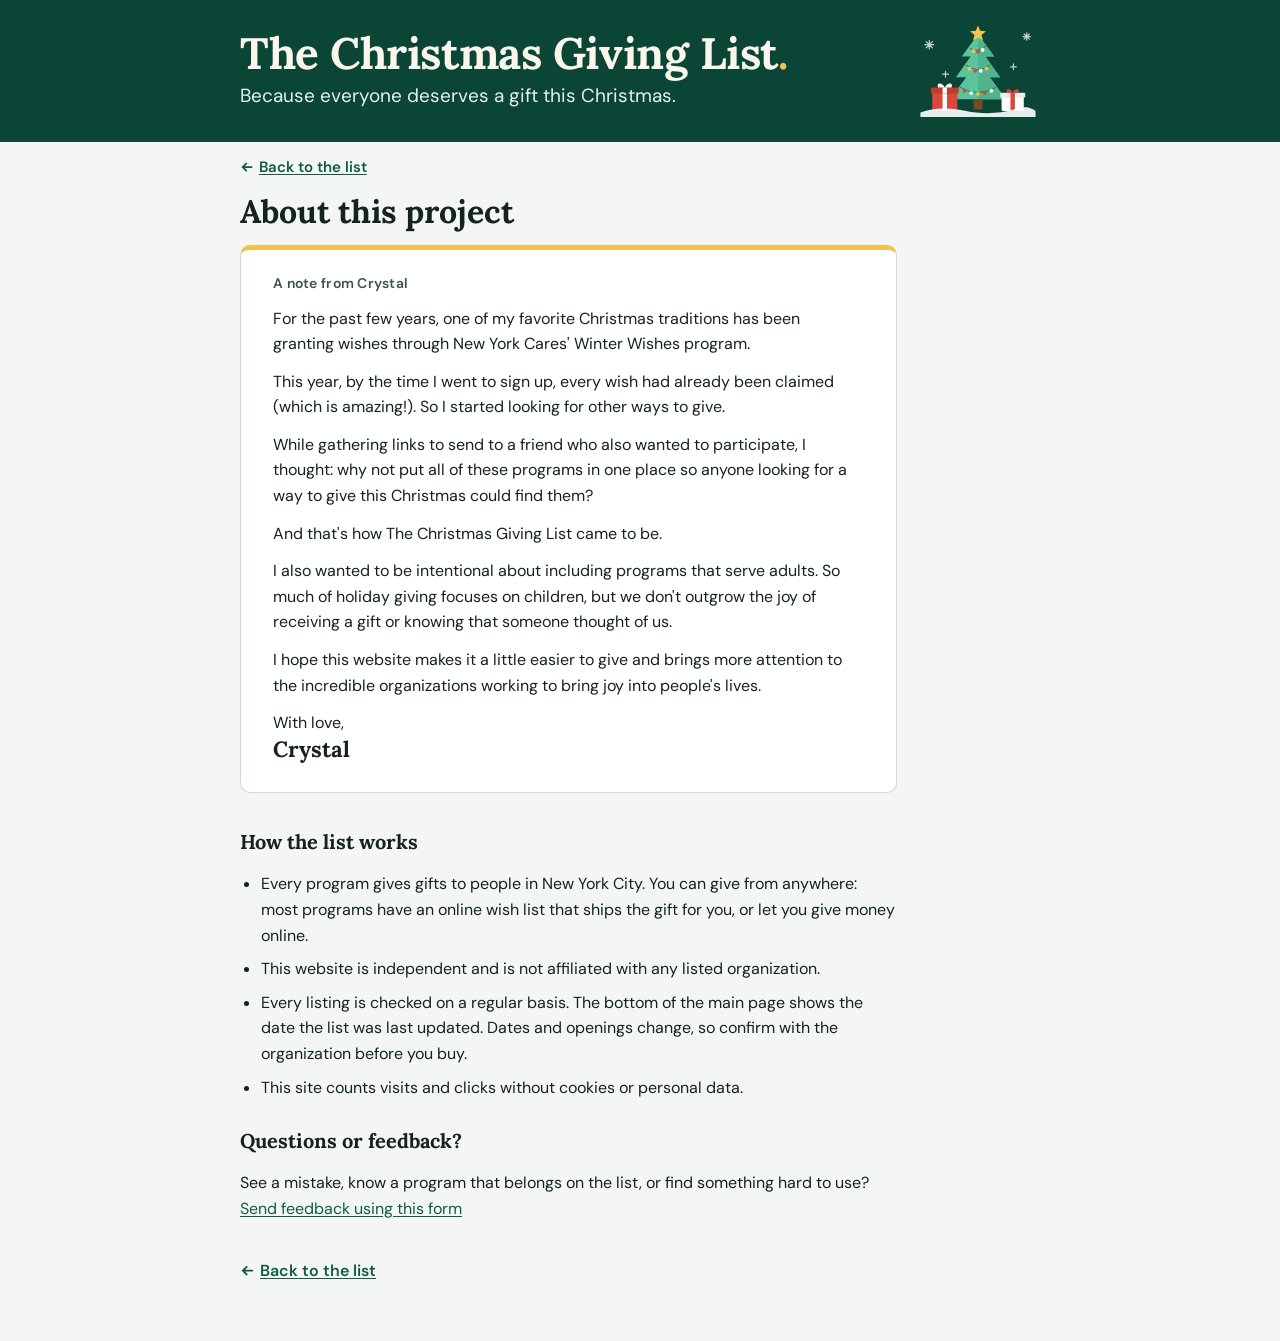
==== about.html @ a9b09bee "Make it clear you can give from anywhere - Home page heading and intro say the gifts go to New York " ====
<!DOCTYPE html>
<html lang="en">
<head>
<meta charset="utf-8">
<meta name="viewport" content="width=device-width, initial-scale=1">
<title>About this project · The Christmas Giving List</title>
<meta name="description" content="Why The Christmas Giving List exists and how the list of holiday giving programs is checked.">
<!-- What a pasted link shows in a text or on social media. The picture is the same og-image.png as the main page. -->
<link rel="canonical" href="https://thechristmasgivinglist.org/about.html">
<meta property="og:type" content="website">
<meta property="og:title" content="About this project · The Christmas Giving List">
<meta property="og:description" content="Why The Christmas Giving List exists and how the list of holiday giving programs is checked.">
<meta property="og:url" content="https://thechristmasgivinglist.org/about.html">
<meta property="og:image" content="https://thechristmasgivinglist.org/og-image.png?v=2026-11-26-2">
<meta property="og:image:width" content="1200">
<meta property="og:image:height" content="630">
<meta property="og:image:alt" content="The Christmas Giving List. Because everyone deserves a gift this Christmas.">
<meta name="twitter:card" content="summary_large_image">
<meta name="twitter:image" content="https://thechristmasgivinglist.org/og-image.png?v=2026-11-26-2">
<link rel="icon" href="data:image/svg+xml,%3Csvg xmlns='http://www.w3.org/2000/svg' viewBox='0 0 20 20'%3E%3Crect width='20' height='20' rx='4' fill='%230f5c45'/%3E%3Cpath d='M4 9h12v7H4zM3.200 6.500h13.600V9H3.200zM10 6.500v9.500M10 6.500C8.700 3.500 5.800 4 6.800 6.500M10 6.500c1.300-3 4.200-2.500 3.200 0' fill='none' stroke='%23fff' stroke-width='1.500' stroke-linecap='round' stroke-linejoin='round'/%3E%3C/svg%3E">
<!-- The heading font and the main text font start loading right away -->
<link rel="preload" href="fonts/lora-latin-700-normal.woff2" as="font" type="font/woff2" crossorigin>
<link rel="preload" href="fonts/dm-sans-latin-400-normal.woff2" as="font" type="font/woff2" crossorigin>
<link rel="stylesheet" href="styles.css?v=2026-11-27-13">
</head>
<body>

<header class="site-head">
  <div class="wrap">
    <p class="site-title"><a href="index.html">The Christmas Giving List<span class="dot">.</span></a></p>
    <p class="tagline">Because everyone deserves a gift this Christmas.</p>
    <svg class="holiday-art" aria-hidden="true" focusable="false" viewBox="0 0 168 132" fill="none">
      <!-- snowflakes -->
      <g stroke="#ffffff" stroke-opacity="0.75" stroke-width="1.6" stroke-linecap="round">
        <path d="M18 22v12M12 28h12M13.8 23.8l8.4 8.4M22.2 23.8l-8.4 8.4"/>
        <path d="M150 12v10M145 17h10M146.5 13.5l7 7M153.5 13.5l-7 7"/>
        <path d="M40 64v8M36 68h8"/><path d="M132 54v8M128 58h8"/>
      </g>
      <!-- tree -->
      <path d="M84 14l22 30H94l20 28h-14l22 30H46l22-30H54l20-28H62z" fill="#5cc49b"/>
      <path d="M84 14l22 30H94l20 28h-14l22 30H84z" fill="#4fb38b"/>
      <rect x="78" y="102" width="12" height="14" rx="1" fill="#7a4a21"/>
      <path d="M84 2l3 7.2 7.8.6-6 5 1.9 7.6L84 18.3l-6.7 4.1 1.9-7.6-6-5 7.8-.6z" fill="#f2c14e"/>
      <!-- string of lights: three strands, each bulb sits on its strand -->
      <path d="M73 33 Q84 40 95 30" fill="none" stroke="#2f6f57" stroke-width="1.2" stroke-linecap="round"/>
      <circle cx="77.8" cy="36.9" r="2.6" fill="#f2c14e"/><circle cx="84" cy="37.4" r="2.6" fill="#d9483b"/><circle cx="90.2" cy="35.2" r="2.6" fill="#ffffff"/>
      <path d="M68 56 Q84 68 100 56" fill="none" stroke="#2f6f57" stroke-width="1.2" stroke-linecap="round"/>
      <circle cx="72.5" cy="60.5" r="2.6" fill="#f2c14e"/><circle cx="80.2" cy="63.3" r="2.6" fill="#d9483b"/><circle cx="87.8" cy="63.3" r="2.6" fill="#ffffff"/><circle cx="95.5" cy="60.5" r="2.6" fill="#f2c14e"/>
      <path d="M60 86 Q84 100 108 86" fill="none" stroke="#2f6f57" stroke-width="1.2" stroke-linecap="round"/>
      <circle cx="65.8" cy="90.6" r="2.6" fill="#d9483b"/><circle cx="74.9" cy="93.6" r="2.6" fill="#ffffff"/><circle cx="84" cy="94.6" r="2.6" fill="#f2c14e"/><circle cx="93.1" cy="93.6" r="2.6" fill="#d9483b"/><circle cx="102.2" cy="90.6" r="2.6" fill="#ffffff"/>
      <!-- gifts -->
      <rect x="22" y="92" width="34" height="26" rx="2" fill="#d9483b"/><rect x="36" y="92" width="6" height="26" fill="#ffffff"/>
      <rect x="20" y="86" width="38" height="8" rx="2" fill="#c13a2e"/><rect x="36" y="86" width="6" height="8" fill="#ffffff"/>
      <path d="M39 86c-4-8-12-6-9 0zM39 86c4-8 12-6 9 0z" fill="#ffffff"/>
      <rect x="116" y="98" width="30" height="20" rx="2" fill="#ffffff"/><rect x="128" y="98" width="6" height="20" fill="#d9483b"/>
      <rect x="114" y="93" width="34" height="7" rx="2" fill="#e6efe9"/><rect x="128" y="93" width="6" height="7" fill="#d9483b"/>
      <path d="M131 93c-3.5-7-10-5-8 0zM131 93c3.5-7 10-5 8 0z" fill="#d9483b"/>
      <!-- snow on the ground -->
      <path d="M6 120c20-8 44-6 62-2s46 4 64-2 24-2 30 2v8H6z" fill="#ffffff" fill-opacity="0.9"/>
    </svg>
  </div>
</header>

<main class="wrap about-page">
  <!-- The link row and the heading use the same classes as the list page, so both pages start at the same height -->
  <div class="topline">
    <a class="page-link" href="index.html"><svg class="arrow arrow-before" aria-hidden="true" focusable="false" width="16" height="16" viewBox="0 0 16 16" fill="none" stroke="currentColor" stroke-width="2" stroke-linecap="round" stroke-linejoin="round"><path d="M13 8H3M7 4 3 8l4 4"/></svg>Back to the list</a>
  </div>

  <section>
    <h1 class="intro-title">About this project</h1>
    <div class="about-story letter">
      <h2 class="letter-label">A note from Crystal</h2>
      <p>For the past few years, one of my favorite Christmas traditions has been granting wishes through New York Cares' Winter Wishes program.</p>
      <p>This year, by the time I went to sign up, every wish had already been claimed (which is amazing!). So I started looking for other ways to give.</p>
      <p>While gathering links to send to a friend who also wanted to participate, I thought: why not put all of these programs in one place so anyone looking for a way to give this Christmas could find them?</p>
      <p>And that's how The Christmas Giving List came to be.</p>
      <p>I also wanted to be intentional about including programs that serve adults. So much of holiday giving focuses on children, but we don't outgrow the joy of receiving a gift or knowing that someone thought of us.</p>
      <p>I hope this website makes it a little easier to give and brings more attention to the incredible organizations working to bring joy into people's lives.</p>
      <p>With love,<br><span class="letter-sign">Crystal</span></p>
    </div>
  </section>

  <section>
    <h2>How the list works</h2>
    <ul>
      <li>Every program gives gifts to people in New York City. You can give from anywhere: most programs have an online wish list that ships the gift for you, or let you give money online.</li>
      <li>This website is independent and is not affiliated with any listed organization.</li>
      <li>Every listing is checked on a regular basis. The bottom of the main page shows the date the list was last updated. Dates and openings change, so confirm with the organization before you buy.</li>
      <li>This site counts visits and clicks without cookies or personal data.</li>
    </ul>
  </section>

  <section>
    <h2>Questions or feedback?</h2>
    <p>See a mistake, know a program that belongs on the list, or find something hard to use? <a href="https://docs.google.com/forms/d/e/1FAIpQLSfdwLZCQvjUqEZg6rhdhUFrDyp4WQBQvWkwpQ0rKYL52Z11yQ/viewform">Send feedback using this form</a></p>
  </section>

  <a class="page-link" href="index.html"><svg class="arrow arrow-before" aria-hidden="true" focusable="false" width="16" height="16" viewBox="0 0 16 16" fill="none" stroke="currentColor" stroke-width="2" stroke-linecap="round" stroke-linejoin="round"><path d="M13 8H3M7 4 3 8l4 4"/></svg>Back to the list</a>
</main>

<script data-goatcounter="https://thechristmasgivinglist.goatcounter.com/count"
        async src="//gc.zgo.at/count.js"></script>
</body>
</html>
---- styles.css ----
/* The Christmas Giving List: styles shared by every page (index.html and about.html).
   Both pages link this one file, so they always look the same. */
/* Fonts. Both are hosted on this site, never on a font service, so loading them sends no visitor data anywhere.
   Lora (headings, bold only) and DM Sans (everything else), Latin letters only. Licenses: fonts/Lora-OFL.txt and fonts/DMSans-OFL.txt (SIL Open Font License).
   While a font loads, the "Fallback" faces below stand in for it. They use Times New Roman or Arial (or their Liberation twins on Linux),
   resized so text takes up about the same space, so nothing jumps when the real font arrives.
   Line widths are set in em, not ch: a "ch" is the width of the digit 0, which changes when the font changes and would
   make lines re-wrap as the fonts load. Each em value equals the old ch width in the real font (for example, 60ch = 41.04em). */
@font-face { font-family: "Lora"; font-style: normal; font-weight: 700; font-display: swap; src: url("fonts/lora-latin-700-normal.woff2") format("woff2"); }
@font-face { font-family: "DM Sans"; font-style: normal; font-weight: 400; font-display: swap; src: url("fonts/dm-sans-latin-400-normal.woff2") format("woff2"); }
@font-face { font-family: "DM Sans"; font-style: normal; font-weight: 500; font-display: swap; src: url("fonts/dm-sans-latin-500-normal.woff2") format("woff2"); }
@font-face { font-family: "DM Sans"; font-style: normal; font-weight: 600; font-display: swap; src: url("fonts/dm-sans-latin-600-normal.woff2") format("woff2"); }
@font-face { font-family: "DM Sans"; font-style: normal; font-weight: 700; font-display: swap; src: url("fonts/dm-sans-latin-700-normal.woff2") format("woff2"); }
@font-face {
  font-family: "Lora Fallback"; font-weight: 700;
  src: local("Times New Roman Bold"), local("TimesNewRomanPS-BoldMT"), local("Liberation Serif Bold"), local("LiberationSerif-Bold");
  size-adjust: 110.59%; ascent-override: 90.97%; descent-override: 24.78%; line-gap-override: 0%;
}
@font-face {
  font-family: "DM Sans Fallback"; font-weight: 400;
  src: local("Arial"), local("ArialMT"), local("Liberation Sans"), local("LiberationSans");
  size-adjust: 102.78%; ascent-override: 96.51%; descent-override: 30.16%; line-gap-override: 0%;
}
@font-face {
  font-family: "DM Sans Fallback"; font-weight: 600;
  src: local("Arial Bold"), local("Arial-BoldMT"), local("Liberation Sans Bold"), local("LiberationSans-Bold");
  size-adjust: 99.64%; ascent-override: 99.56%; descent-override: 31.11%; line-gap-override: 0%;
}
@font-face {
  font-family: "DM Sans Fallback"; font-weight: 700;
  src: local("Arial Bold"), local("Arial-BoldMT"), local("Liberation Sans Bold"), local("LiberationSans-Bold");
  size-adjust: 101.29%; ascent-override: 97.94%; descent-override: 30.61%; line-gap-override: 0%;
}

:root {
  --bg: #f3f6f4;
  --surface: #ffffff;
  --ink: #14231d;
  --ink-soft: #40524a;
  --line: #cfd9d3;
  --line-soft: #dde5e0;
  --line-strong: #64786e;
  --brand: #0f5c45;
  --on-brand: #ffffff;
  --urgent: #9c1f2c;
  --urgent-bg: #fbe8ea;
  --note-ink: #574000;
  --note-bg: #fdf1cf;
  --calm-bg: #e3f0ea;
  --place-bg: #eef3f0;
  --place-ink: #0b4535;
  --place-line: #d4e1da;
  /* Header: a solid evergreen band, the same in light and dark mode */
  --head-bg: #0b4535;
  --head-ink: #ffffff;
  --font-display: "Lora", "Lora Fallback", Charter, "Bitstream Charter", "Sitka Text", Cambria, Georgia, serif;
  --font-body: "DM Sans", "DM Sans Fallback", system-ui, -apple-system, "Segoe UI", Roboto, "Helvetica Neue", Arial, sans-serif;
  color-scheme: light;
}
@media (prefers-color-scheme: dark) {
  :root {
    --bg: #0f1814;
    --surface: #17231e;
    --ink: #e8f0ec;
    --ink-soft: #b1c2b9;
    --line: #2e4138;
    --line-soft: #25372f;
    --line-strong: #8aa096;
    --brand: #84d8b8;
    --on-brand: #06231a;
    --urgent: #ffa3ad;
    --urgent-bg: #3b1a20;
    --note-ink: #f4dd9c;
    --note-bg: #3a3013;
    --calm-bg: #1c342a;
    --place-bg: var(--calm-bg);
    --place-ink: var(--ink);
    --place-line: var(--line);
    --head-ink: #f1f8f4;
    color-scheme: dark;
  }
}

*, *::before, *::after { box-sizing: border-box; }
html { -webkit-text-size-adjust: 100%; }
body {
  margin: 0;
  background: var(--bg);
  color: var(--ink);
  font-family: var(--font-body);
  font-size: 1rem;
  line-height: 1.5;
}
h1, h2, h3, h4, p, dl, dd { margin: 0; padding: 0; }
ul, ol { margin: 0; padding: 0; list-style: none; }
fieldset { margin: 0; padding: 0; border: 0; min-width: 0; }
a { color: var(--brand); text-underline-offset: 0.15em; }
:focus-visible { outline: 3px solid var(--brand); outline-offset: 3px; border-radius: 4px; }
[hidden] { display: none !important; }

.sr-only {
  position: absolute; width: 1px; height: 1px; margin: -1px; padding: 0;
  overflow: hidden; clip: rect(0 0 0 0); white-space: nowrap; border: 0;
}
.skip {
  position: absolute; left: 16px; top: -100px; z-index: 10;
  background: var(--brand); color: var(--on-brand);
  padding: 12px 16px; border-radius: 6px; font-weight: 600;
}
.skip:focus { top: 12px; }

.wrap { max-width: 840px; margin: 0 auto; padding: 0 20px; }

/* Header: a solid evergreen band with the site's name, a short tagline, and the tree. The tree is decoration only. */
.site-head { position: relative; background: var(--head-bg); color: var(--head-ink); }
.site-head .wrap { position: relative; display: grid; gap: 6px; padding-top: 30px; padding-bottom: 32px; }
.site-title {
  font-family: var(--font-display); font-weight: 700; font-size: 2.75rem; line-height: 1.05; letter-spacing: -0.01em;
  color: #fbf6ec; text-wrap: balance;
  max-width: calc(100% - 160px); /* stops before the tree, so the title never runs under it */
}
.site-title .dot { color: #f2c14e; }
/* On the About page the title links back to the list: no underline until it is hovered or focused */
.site-title a { color: inherit; text-decoration: none; }
.site-title a:hover, .site-title a:focus-visible { text-decoration: underline; text-decoration-thickness: 0.06em; }
.tagline { font-size: 1.1875rem; line-height: 1.45; color: #e6f2ec; text-wrap: balance; }
.site-head :focus-visible { outline-color: var(--head-ink); }
/* The tree and gifts sit at the bottom right of the band */
.holiday-art { position: absolute; right: 20px; bottom: 20px; width: 124px; height: auto; }
@media (max-width: 699px) {
  .site-head .wrap { padding-top: 20px; padding-bottom: 22px; }
  /* On phones the title always breaks as "The Christmas / Giving List." */
  .site-title { font-size: 1.875rem; max-width: 7.63em; /* 12ch in Lora */ }
  /* The tagline stops before the tree, so the two never touch */
  .tagline { font-size: 1rem; max-width: min(16.42em, calc(100% - 104px)); }
  .holiday-art { width: 96px; right: 14px; bottom: 14px; }
}
/* Just below the green band: a small row with the About link, the page heading and a short introduction.
   Filters, Sort and the count follow right under them. */
.intro { padding-bottom: 22px; }
/* The small row just below the green band, on both pages: "About this project" on the list page,
   "Back to the list" on the About page. */
.topline { display: flex; flex-wrap: wrap; align-items: baseline; column-gap: 20px; padding-top: 4px; }
/* The link keeps its 44px tap height */
.topline .page-link { font-size: 0.9375rem; }
/* The page heading on both pages: "Find your way to give in New York City" and "About this project" */
.intro-title { font-family: var(--font-display); font-weight: 700; font-size: 2rem; line-height: 1.1; color: var(--ink); margin: 4px 0 0; }
/* A short introduction under the heading on the list page, no wider than 60 characters (41.04em) */
.intro-lead { font-size: 1.0625rem; line-height: 1.5; color: var(--ink); max-width: 41.04em; margin: 8px 0 0; text-wrap: pretty; }
@media (max-width: 699px) {
  .intro { padding-bottom: 12px; }
  .intro-title { font-size: 1.375rem; }
  .intro-lead { font-size: 1rem; margin-top: 6px; }
}

/* Page grid. Wide screens: filters at the side, list heading and sort menu on one row above the list. */
.page {
  display: grid; grid-template-columns: 230px minmax(0, 1fr) auto; grid-template-rows: auto 1fr;
  grid-template-areas: "filters head sort" "filters results results";
  column-gap: 24px; row-gap: 12px; align-items: start; padding-bottom: 48px;
}
.results-head { grid-area: head; align-self: end; }
#results { grid-area: results; min-width: 0; }

/* Filters */
/* The base look of the filter panel: a white box like the program cards, a divider between groups, and the same
   checkboxes. Further down, wide screens turn it into a quiet side rail and small screens into a tinted panel. */
.filters { grid-area: filters; background: var(--surface); border: 1px solid var(--line); border-radius: 10px; }
/* The panel follows you down the page only when all of it fits on the screen,
   so it never needs its own scroll bar. The script below adds this class. */
.filters.sticky { position: sticky; top: 16px; }
/* The "Filters" button that opens the panel shows only on small screens. It has no open/closed marker. */
.filters > summary { display: none; cursor: pointer; font-weight: 700; padding: 11px 14px; min-height: 44px; list-style: none; }
.filters > summary::-webkit-details-marker { display: none; }
.filters-body > * { padding: 12px 14px; }
.filters-body > * + * { border-top: 1px solid var(--line); }
.filters h2 { font-size: 1rem; }
/* A legend normally sits on its group's top edge. Floating it puts it inside the padding, below the divider line. */
.filters fieldset > legend { float: left; width: 100%; padding: 0; margin-bottom: 2px; }
.filters fieldset > legend + * { clear: both; }
.filters .check { align-items: center; min-height: 44px; padding: 4px 6px; margin: 0 -6px; }
.filters .check input { width: 22px; height: 22px; margin: 0; }
/* A short hint under one option ("Anywhere in NYC"). It lines up with the option's words: checkbox width plus the 10px gap. */
.check-hint { font-size: 0.875rem; color: var(--ink-soft); line-height: 1.4; margin: -6px 0 6px; padding-left: 32px; }
/* A hint for a whole group ("How to give"). It sits right under the group's name and lines up with it, not with the options. */
.check-hint.group-hint { padding-left: 0; margin: 0 0 4px; }
.filters-body > label.check { padding: 8px 14px; margin: 0; border-radius: 0; }
/* "Reset filters" as an underlined text button: in the filter panel (#clear) and in the line above the list (#clear3) */
#clear, #clear3 { border-color: transparent; text-decoration: underline; padding: 6px 0; min-height: 44px; }
#clear:hover, #clear3:hover { background: transparent; text-decoration-thickness: 2px; }
.filters .hint { margin-top: 2px; }
legend { margin: 0 0 2px; padding: 0; font-weight: 700; }
select {
  font: inherit; color: var(--ink); background: var(--surface);
  border: 1px solid var(--line-strong); border-radius: 6px;
  padding: 7px 10px; min-height: 40px; width: 100%;
}
.check {
  display: flex; align-items: flex-start; gap: 10px;
  padding: 5px 6px; border-radius: 6px; cursor: pointer; min-height: 34px;
}
.check:hover { background: var(--calm-bg); }
.check input { width: 19px; height: 19px; margin: 3px 0 0; flex: none; accent-color: var(--brand); }
.count { color: var(--ink-soft); }
.hint { color: var(--ink-soft); font-size: 0.875rem; }

/* Buttons */
.btn {
  display: inline-flex; align-items: center; justify-content: center; gap: 8px;
  font: inherit; font-weight: 600; line-height: 1.25; text-align: center; text-decoration: none;
  min-height: 44px; padding: 9px 16px; border-radius: 8px; cursor: pointer;
  border: 1px solid var(--brand);
}
.btn.primary { background: var(--brand); color: var(--on-brand); }
.btn.secondary { background: transparent; color: var(--brand); }
.btn:hover { filter: brightness(1.08); }
.btn.secondary:hover { background: var(--calm-bg); filter: none; }

/* Results bar */
#count { color: var(--ink-soft); font-variant-numeric: tabular-nums; font-size: 0.9375rem; }
@media (max-width: 699px) { #count { font-size: 0.875rem; } }
/* Sort control. What you see is the "face": a small pill that reads "Sort: Deadline, soonest first" with an arrow.
   The real menu sits on top of it and is see-through, so the control looks the same in every
   browser and still opens the phone's or computer's own menu. The pill looks 36px tall; the menu reaches
   4px above and below it, so the tap area is 44px tall. */
.sort { grid-area: sort; align-self: end; position: relative; display: inline-flex; min-width: 0; }
.sort-face {
  display: flex; align-items: center; justify-content: space-between; gap: 8px; box-sizing: border-box;
  width: 100%; min-width: 0; min-height: 36px; padding: 0 12px 0 14px; white-space: nowrap; font-size: 0.875rem; font-weight: 600;
  border: 1px solid var(--line); border-radius: 18px; background: var(--surface);
}
.sort-face svg { flex: none; }
/* With large text or wide letter spacing the label wraps onto a second line. It is never cut off. */
#sortText { min-width: 0; white-space: normal; line-height: 1.25; padding: 4px 0; }
.sort select {
  position: absolute; inset: -4px 0; width: 100%; height: calc(100% + 8px); min-height: 0; padding: 0; border: 0; opacity: 0;
  -webkit-appearance: none; appearance: none; font-size: 1rem; cursor: pointer;
}
.sort:hover .sort-face { border-color: var(--brand); }
.sort:focus-within .sort-face { outline: 3px solid var(--brand); outline-offset: 3px; }

/* Cards */
#list { display: grid; gap: 18px; }
.card { background: var(--surface); border: 1px solid var(--line); border-radius: 10px; }
.card article {
  display: grid; grid-template-columns: minmax(0, 1fr); gap: 12px; padding: 22px 22px;
}
.card-main { display: grid; gap: 13px; align-content: start; }
.card h3 { font-family: var(--font-display); font-size: 1.25rem; line-height: 1.25; text-wrap: balance; }
@media (max-width: 699px) { .card h3 { font-size: 1.125rem; } }
.org { color: var(--ink-soft); font-weight: 400; margin-top: -7px; font-size: 0.9375rem; text-wrap: balance; }
.badges { display: flex; flex-wrap: wrap; gap: 8px; }
/* Card header: name, then organization, then the deadline and who it helps on their own row */
.card-head { display: flex; flex-direction: column; gap: 6px; }
.card-title { display: grid; gap: 2px; }
.card-head .org { margin-top: 0; }
.card-head .badges { align-items: center; }
.card-head .badge { overflow-wrap: anywhere; }
.soon { color: var(--urgent); font-weight: 700; font-size: 0.875rem; }
.badge {
  display: inline-block; font-size: 0.875rem; font-weight: 700; line-height: 1.3;
  padding: 4px 10px; border: 1px solid var(--brand); border-radius: 999px; background: var(--calm-bg); color: var(--ink);
}
.badge.urgent { background: var(--urgent-bg); color: var(--urgent); border-color: var(--urgent); }
.badge.note { background: var(--note-bg); color: var(--note-ink); border-color: var(--note-ink); }
/* Where the gifts go: a quieter pill after the deadline. It is a label, not a control. */
.badge.place {
  display: inline-flex; align-items: center; gap: 5px; font-size: 0.8125rem; font-weight: 600;
  background: var(--place-bg); color: var(--place-ink); border-color: var(--place-line);
}
.badge.place svg { flex: none; }
.summary { max-width: 35.57em; }
.flag {
  background: var(--note-bg); color: var(--note-ink);
  border-left: 5px solid var(--note-ink); padding: 10px 12px; border-radius: 4px; max-width: 35.57em;
}
/* Facts at a glance, each with a small picture: the cost, and the sign-up only when one is needed */
.glance { display: grid; grid-template-columns: repeat(2, minmax(0, 1fr)); gap: 10px 20px; margin-top: 2px; font-size: 0.9375rem; }
/* With no sign-up, the cost has the whole row to itself */
.glance > .g:only-child { grid-column: 1 / -1; }
.g { display: grid; grid-template-columns: 20px minmax(0, 1fr); column-gap: 8px; align-content: start; }
.g .ic { grid-row: 1 / span 2; margin-top: 1px; color: var(--brand); }
.g dt { font-weight: 700; font-size: 0.8125rem; color: var(--ink-soft); }
.g.needs .ic, .g.needs strong { color: var(--note-ink); }
.ic { flex: none; }
/* Long email addresses and links wrap instead of pushing past the card on narrow phones (see also .more-body) */
.glance dd { overflow-wrap: anywhere; }
.card h4 { font-size: 0.9375rem; }
.steps { list-style: decimal; padding-left: 1.4em; display: grid; gap: 4px; max-width: 36.94em; margin-top: -6px; }
/* Choices inside a step: the giver picks one, so they are bullets, not numbers */
.steps .choices { list-style: disc; padding-left: 1.2em; display: grid; gap: 4px; margin-top: 4px; font-size: inherit; }
.goodtoknow { color: var(--ink-soft); max-width: 35.57em; }

details.more { border-top: 1px solid var(--line-soft); margin-top: -2px; }
details.more > summary { cursor: pointer; font-weight: 600; color: var(--brand); padding: 11px 0; margin-bottom: -11px; min-height: 44px; font-size: 0.9375rem; }
details.more[open] > summary { margin-bottom: 0; }
.more-body { display: grid; gap: 10px; padding-top: 4px; font-size: 0.9375rem; overflow-wrap: anywhere; }

/* Ways to give. The card decides the layout by its own width, not the screen's.
   A way with a button shows just the button; its details are in "Steps and details".
   A way with no button shows its name and a line of help.
   Narrow card (phones): full-width buttons, one under another.
   Wide card (480px of room or more): one column of buttons on the left, as wide as the card's widest button. */
/* The "How to give" heading is there for screen readers only, so the ways to give follow the facts with the card's normal gap */
.card-action { display: grid; gap: 0; container-type: inline-size; }
.give-list { list-style: none; margin: 0; padding: 0; display: grid; gap: 8px; }
.give { display: grid; gap: 6px; }
/* A way with no button gets a little more room above and below it, so it reads as its own item.
   The email help (.give-help) sits right under the buttons, so it doesn't. */
.give:not(.has-act):not(.give-help):not(:first-child), .give:not(.has-act):not(.give-help) + .give { padding-top: 8px; }
.give-text { min-width: 0; padding: 0 2px; }
.give-act { order: -1; display: grid; gap: 8px; }
.give-act .btn { width: 100%; min-height: 48px; }
/* Very narrow cards (phones about 350px wide or less): a little less padding and slightly smaller text,
   so longer labels such as "Get directions to drop-off" stay on one line */
@container (max-width: 279px) {
  .give-act .btn { padding-left: 10px; padding-right: 10px; gap: 6px; font-size: 0.9375rem; }
}
.btn-label { text-wrap: balance; }
.give-name { font-size: 0.9375rem; font-weight: 600; }
.give-detail { color: var(--ink-soft); font-size: 0.875rem; line-height: 1.45; overflow-wrap: anywhere; }
.give-name + .give-detail { margin-top: 2px; }
.give-detail .signup-first { color: var(--note-ink); }
@container (min-width: 480px) {
  /* All the buttons on one card share the left-hand column. It is as wide as the widest button, so they all match.
     Rows with no button line up with the buttons and wrap inside that column without making it wider
     (width 0, then stretched to the column). The email help uses the whole width. */
  .give-list { grid-template-columns: fit-content(100%) minmax(0, 1fr); }
  .give { grid-column: 1 / -1; grid-template-columns: subgrid; }
  .give-text { grid-column: 1; width: 0; min-width: 100%; padding: 0; }
  /* If a card has no button at all (every way with a button has ended), the words use the whole width instead */
  .give-list:not(:has(.give-act)) .give-text { grid-column: 1 / -1; width: auto; }
  .give > details.msg { grid-column: 1 / -1; padding: 0; }
  .give-act { grid-column: 1; }
  .give-act .btn { min-height: 44px; padding: 9px 12px; }
}
/* The copy buttons under "If your email app does not open": at the right, or full width on phones */
.action-row { display: flex; flex-wrap: wrap; gap: 10px 16px; align-items: center; justify-content: flex-end; justify-self: stretch; }
.card-action .hint { max-width: 35.57em; }
.addr, .give-detail strong { font-weight: 700; color: var(--ink); overflow-wrap: anywhere; }
.copy-status { font-weight: 600; font-size: 0.875rem; }
details.msg > summary { cursor: pointer; font-weight: 600; color: var(--brand); padding: 10px 0; min-height: 44px; font-size: 0.9375rem; }
.msg-body { border: 1px solid var(--line); border-radius: 6px; padding: 12px; display: grid; gap: 8px; font-size: 0.9375rem; }
.msg-body pre { margin: 0; font: inherit; white-space: pre-wrap; overflow-wrap: anywhere; }
.source { font-size: 0.875rem; margin: -6px 0 -10px; }
.source a { display: inline-block; padding: 12px 0; }

.empty { background: var(--surface); border: 1px dashed var(--line-strong); border-radius: 10px; padding: 24px; display: grid; gap: 12px; justify-items: start; }

/* About */
.about { border-top: 1px solid var(--line); padding: 24px 0 40px; font-size: 0.9375rem; }
.about .wrap { display: grid; gap: 12px; }
.about h2 { font-family: var(--font-display); font-size: 1.25rem; }
.about .wrap > p { max-width: 41.04em; }
.about .footnote { font-size: 0.875rem; font-weight: 500; color: var(--ink-soft); }
/* The fine print is four short lines. The footer's grid puts 12px between items; these sit 6px apart. */
.about .footnote + .footnote { margin-top: -6px; }
.about .form-link { justify-self: start; }
/* Feedback form: folded away, and not loaded until it is first opened */
details.feedback > summary { cursor: pointer; font-weight: 600; color: var(--brand); padding: 11px 0; min-height: 44px; }
.feedback iframe { display: block; width: 100%; height: 1000px; border: 0; }
@media (max-width: 699px) { .feedback iframe { height: 1200px; } }
.form-link { display: inline-block; padding: 12px 0; }

/* The line above the list that names the filters that are on. It is light, like the count, with "Reset filters"
   at the end of the same line. It shows only while the filter panel is closed, so only one "Reset filters" is on
   screen at a time. Wide screens always show the filters and their own "Reset filters", so it never shows there.
   The words get the same space above and below as the 44px-tall button, so the gap stays even when they wrap,
   and the line moves up 6px to sit closer to the count. */
.applied { display: flex; align-items: baseline; column-gap: 12px; margin: -6px 0 2px; font-size: 0.875rem; color: var(--ink-soft); }
.applied p { padding: 11px 0; }
.applied .btn { flex: none; }
.filters[open] ~ #results .applied { display: none; }
.btn.small { min-height: 44px; padding: 5px 12px; font-size: 0.875rem; }
#showResults { display: none; }
/* Parts of the filter panel that only show when it is folded away on small screens */
.sheet-close { display: none; }
.sheet-foot { display: block; }

/* Wide screens: the filters are a quiet side rail, not a white box like the program cards.
   Smaller, softer text keeps the list as the main thing on the page. Rows stay 44px tall. */
@media (min-width: 700px) {
  .page { grid-template-columns: 200px minmax(0, 1fr) auto; }
  .filters { background: transparent; border: 0; border-radius: 0; }
  .filters-body > * { padding: 10px 0; }
  .filters-body > * + * { border-top: 1px solid var(--line-soft); }
  .filters-body > .sheet-head { padding-top: 0; }
  .filters h2 { font-size: 0.875rem; color: var(--ink-soft); }
  /* Beside the list you can see it update, so this line is kept for screen readers only */
  .filters .sheet-head .hint { position: absolute; width: 1px; height: 1px; overflow: hidden; clip-path: inset(50%); white-space: nowrap; }
  .filters fieldset > legend { font-size: 0.8125rem; color: var(--ink-soft); }
  .filters .check { font-size: 0.9375rem; }
  .filters .check input { width: 18px; height: 18px; }
  .check-hint { padding-left: 28px; margin-top: -8px; }
  .filters-body > label.check { padding: 8px 0; }
}

/* Small and medium screens (under 700px): the filters fold away behind a "Filters" button that sits
   beside "Sort by". The panel opens below both and is styled like a phone filter sheet:
   a title with Close, large rows, and a bar at the bottom that stays in view. */
@media (max-width: 699px) {
  html { scroll-padding-bottom: 96px; }
  /* The Filters button is as wide as its label, and a little wider when it shows how many filters are on */
  .page { grid-template-columns: 6.25rem minmax(0, 1fr); grid-template-rows: none; grid-template-areas: none; column-gap: 8px; }
  .page:has(.fs-count) { grid-template-columns: 7.75rem minmax(0, 1fr); }
  /* The panel spans the full width. The sort menu sits over its empty top right corner. */
  .filters { grid-area: auto; grid-column: 1 / -1; grid-row: 1; border: 0; border-radius: 0; background: transparent; }
  .filters.sticky { position: static; }
  .sort { grid-area: auto; grid-column: 2; grid-row: 1; align-self: start; justify-self: start; position: relative; z-index: 1; }
  #sortText { overflow-wrap: anywhere; }   /* with very large text the label breaks instead of pushing the page sideways */
  .results-head { grid-area: auto; grid-column: 1 / -1; grid-row: 2; }
  #results { grid-area: auto; grid-column: 1 / -1; grid-row: 3; }

  /* The Filters button. It matches the sort pill beside it: it looks 36px tall, and its tap area is 44px tall. */
  .filters > summary {
    position: relative; display: flex; align-items: center; gap: 6px; box-sizing: border-box; width: 6.25rem; min-height: 36px;
    padding: 0 12px; white-space: nowrap; font-size: 0.875rem; font-weight: 600;
    border: 1px solid var(--line); border-radius: 18px; background: var(--surface); color: var(--ink);
  }
  .filters > summary::after { content: ""; position: absolute; inset: -4px 0 -5px; }
  .filters > summary:hover { border-color: var(--brand); }
  .filters > summary:has(.fs-count) { width: 7.75rem; border-color: var(--brand); }
  .filters > summary svg { flex: none; }
  .filters[open] > summary { background: var(--calm-bg); border-color: var(--brand); }
  .fs-count {
    margin-left: auto; min-width: 20px; height: 20px; padding: 0 6px; box-sizing: border-box; border-radius: 11px;
    display: inline-flex; align-items: center; justify-content: center;
    background: var(--brand); color: var(--on-brand); font-size: 0.8125rem; font-variant-numeric: tabular-nums;
  }

  /* The open panel: a box under the two controls, in the same tint as the open Filters button,
     so it stands apart from the list. The dividers between groups use var(--line) so they still show on the tint. */
  .filters-body { margin-top: 12px; border: 1.5px solid var(--brand); border-radius: 12px; background: var(--calm-bg); }
  .filters-body > * { padding: 10px 16px; }
  .filters-body > .sheet-head { padding-top: 12px; }
  .sheet-head { display: flex; align-items: center; justify-content: space-between; gap: 12px; }
  .sheet-close {
    display: inline-flex; align-items: center; min-height: 44px; padding: 0 4px; border: 0; background: none;
    font: inherit; font-weight: 700; color: var(--brand); text-decoration: underline; text-underline-offset: 0.15em; cursor: pointer;
  }
  .filters h2 { font-size: 0.875rem; color: var(--ink-soft); }
  .filters fieldset > legend { font-size: 0.8125rem; color: var(--ink-soft); }
  .filters .check { min-height: 48px; font-size: 0.9375rem; }
  .filters .check input { width: 20px; height: 20px; }
  .check-hint { padding-left: 30px; }
  .filters-body > label.check { padding: 8px 16px; }
  /* The usual light-green highlight would not show on the tint, so rows you tap or point at turn white */
  .filters .check:hover { background: var(--surface); }
  /* The bar with "Reset filters" and "Show programs" stays in view while you scroll the options.
     It keeps the tint, and its bottom corners follow the box's: 12px less the 1.5px border. */
  .sheet-foot { display: flex; align-items: center; gap: 12px; position: sticky; bottom: 0; background: var(--calm-bg); border-radius: 0 0 10.5px 10.5px; }
  #showResults { display: inline-flex; flex: 1; min-height: 44px; }
}
/* Phones: cards stack and buttons run the full width */
@media (max-width: 519px) {
  .card article { padding: 18px 16px; }
  .glance { grid-template-columns: minmax(0, 1fr); }
  .action-row .btn { width: 100%; }
}
/* Very narrow phones: no room for two controls in a row, so "Sort by" drops below "Filters" */
@media (max-width: 359px), (max-width: 22.4em) {
  .page, .page:has(.fs-count) { grid-template-columns: minmax(0, 1fr); }
  .sort { grid-column: 1; grid-row: 2; }
  .results-head { grid-row: 3; }
  #results { grid-row: 4; }
}

/* A text link that leads to another page: "About this project", "Back to the list".
   Brand color, a bit bolder than body text, underlined like the other links, and at least 44px tall to tap. */
.page-link {
  display: inline-block; box-sizing: border-box; min-height: 44px; padding: 10px 0; justify-self: start;
  color: var(--brand); font-weight: 600;
}

/* About page: one column, no wider than 60 characters (41.04em). The link row and the heading use .topline and
   .intro-title, so they sit at the same height as on the list page. The parts after the first section are 28px apart,
   with 36px after the first section itself. */
.about-page { display: grid; grid-template-columns: minmax(0, 41.04em); padding-bottom: 48px; }
.about-page > section ~ * { margin-top: 28px; }
/* A little more room after the letter card, so it stands apart from "How the list works" */
.about-page > section:first-of-type + * { margin-top: 36px; }
/* Space between the heading and the story */
.about-page h1 { margin-bottom: 16px; }
.about-page h2 { font-family: var(--font-display); font-size: 1.25rem; line-height: 1.3; margin-bottom: 16px; }
.about-page p, .about-page li { line-height: 1.6; }
.about-story { display: grid; gap: 12px; }
/* The letter sits in a card with a gold top edge, a small label above it, and the name in the heading font */
.about-story.letter { background: var(--surface); border: 1px solid var(--line); border-top: 5px solid #f2c14e; border-radius: 10px; padding: 24px 32px 28px; }
.about-page .letter-label { font-family: var(--font-body); font-size: 0.875rem; font-weight: 600; line-height: 1.4; letter-spacing: 0.02em; color: var(--ink-soft); margin: 0; }
.letter-sign { font-family: var(--font-display); font-weight: 700; font-size: 1.375rem; line-height: 1.2; color: var(--ink); }
/* Placed after the rule above so it wins on small screens */
@media (max-width: 699px) { .about-story.letter { padding: 20px; } }
.about-page ul { list-style: disc; padding-left: 1.3em; display: grid; gap: 8px; }
/* Small arrows drawn in the link's own color ("About this project →", "← Back to the list") */
.page-link .arrow { display: inline-block; width: 0.95em; height: 0.95em; vertical-align: -0.14em; }
/* The gap next to the arrow is a margin, not a space, so the underline stops at the words */
.page-link .arrow-after { margin-left: 0.3em; }
.page-link .arrow-before { margin-right: 0.3em; }
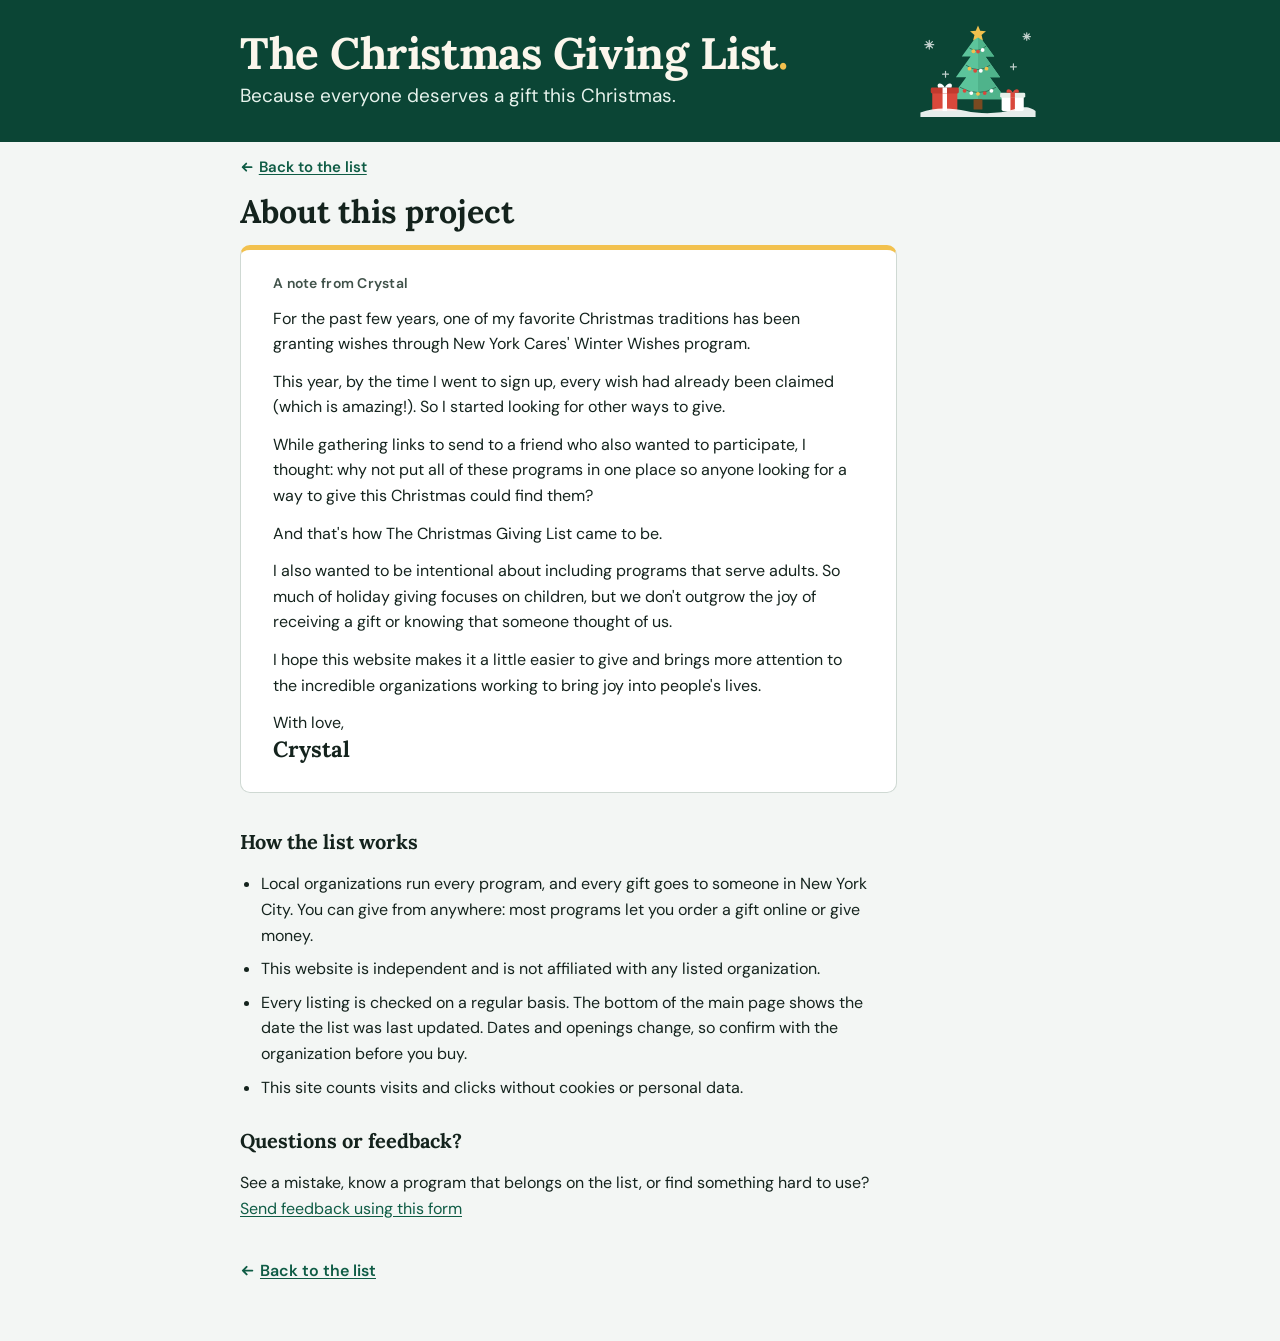
==== commit 32252b39: "Shorter intro, About link under it - Home page intro is shorter, with the key words in bold. - "Abou" ====
--- a/about.html
+++ b/about.html
@@ -21,7 +21,7 @@
 <!-- The heading font and the main text font start loading right away -->
 <link rel="preload" href="fonts/lora-latin-700-normal.woff2" as="font" type="font/woff2" crossorigin>
 <link rel="preload" href="fonts/dm-sans-latin-400-normal.woff2" as="font" type="font/woff2" crossorigin>
-<link rel="stylesheet" href="styles.css?v=2026-11-27-13">
+<link rel="stylesheet" href="styles.css?v=2026-11-27-14">
 </head>
 <body>
 
@@ -62,7 +62,7 @@
 </header>
 
 <main class="wrap about-page">
-  <!-- The link row and the heading use the same classes as the list page, so both pages start at the same height -->
+  <!-- The link row and the heading use the shared .topline and .intro-title styles -->
   <div class="topline">
     <a class="page-link" href="index.html"><svg class="arrow arrow-before" aria-hidden="true" focusable="false" width="16" height="16" viewBox="0 0 16 16" fill="none" stroke="currentColor" stroke-width="2" stroke-linecap="round" stroke-linejoin="round"><path d="M13 8H3M7 4 3 8l4 4"/></svg>Back to the list</a>
   </div>
@@ -84,7 +84,7 @@
   <section>
     <h2>How the list works</h2>
     <ul>
-      <li>Every program gives gifts to people in New York City. You can give from anywhere: most programs have an online wish list that ships the gift for you, or let you give money online.</li>
+      <li>Local organizations run every program, and every gift goes to someone in New York City. You can give from anywhere: most programs let you order a gift online or give money.</li>
       <li>This website is independent and is not affiliated with any listed organization.</li>
       <li>Every listing is checked on a regular basis. The bottom of the main page shows the date the list was last updated. Dates and openings change, so confirm with the organization before you buy.</li>
       <li>This site counts visits and clicks without cookies or personal data.</li>
--- a/styles.css
+++ b/styles.css
@@ -135,20 +135,24 @@
   .tagline { font-size: 1rem; max-width: min(16.42em, calc(100% - 104px)); }
   .holiday-art { width: 96px; right: 14px; bottom: 14px; }
 }
-/* Just below the green band: a small row with the About link, the page heading and a short introduction.
-   Filters, Sort and the count follow right under them. */
-.intro { padding-bottom: 22px; }
-/* The small row just below the green band, on both pages: "About this project" on the list page,
-   "Back to the list" on the About page. */
+/* List page, just below the green band: the page heading, a short introduction, then the "About this project" link.
+   Filters, Sort and the count follow right under them. The heading starts 24px below the band (20px on phones). */
+.intro { padding-top: 24px; padding-bottom: 22px; }
+/* The small row just below the green band on the About page, with "Back to the list" */
 .topline { display: flex; flex-wrap: wrap; align-items: baseline; column-gap: 20px; padding-top: 4px; }
 /* The link keeps its 44px tap height */
 .topline .page-link { font-size: 0.9375rem; }
-/* The page heading on both pages: "Find your way to give in New York City" and "About this project" */
+/* The page heading on both pages: "Give a holiday gift to someone in New York City" and "About this project" */
 .intro-title { font-family: var(--font-display); font-weight: 700; font-size: 2rem; line-height: 1.1; color: var(--ink); margin: 4px 0 0; }
+/* On the list page the space above the heading comes from .intro */
+.intro .intro-title { margin-top: 0; }
 /* A short introduction under the heading on the list page, no wider than 60 characters (41.04em) */
 .intro-lead { font-size: 1.0625rem; line-height: 1.5; color: var(--ink); max-width: 41.04em; margin: 8px 0 0; text-wrap: pretty; }
+/* "About this project" under the introduction. It keeps its 44px tap height; moving it up 4px leaves about 6px
+   between the introduction and the link's words. */
+.intro > .page-link { display: block; width: fit-content; margin-top: -4px; font-size: 0.9375rem; }
 @media (max-width: 699px) {
-  .intro { padding-bottom: 12px; }
+  .intro { padding-top: 20px; padding-bottom: 12px; }
   .intro-title { font-size: 1.375rem; }
   .intro-lead { font-size: 1rem; margin-top: 6px; }
 }
@@ -473,7 +477,7 @@
 }
 
 /* About page: one column, no wider than 60 characters (41.04em). The link row and the heading use .topline and
-   .intro-title, so they sit at the same height as on the list page. The parts after the first section are 28px apart,
+   .intro-title. The parts after the first section are 28px apart,
    with 36px after the first section itself. */
 .about-page { display: grid; grid-template-columns: minmax(0, 41.04em); padding-bottom: 48px; }
 .about-page > section ~ * { margin-top: 28px; }
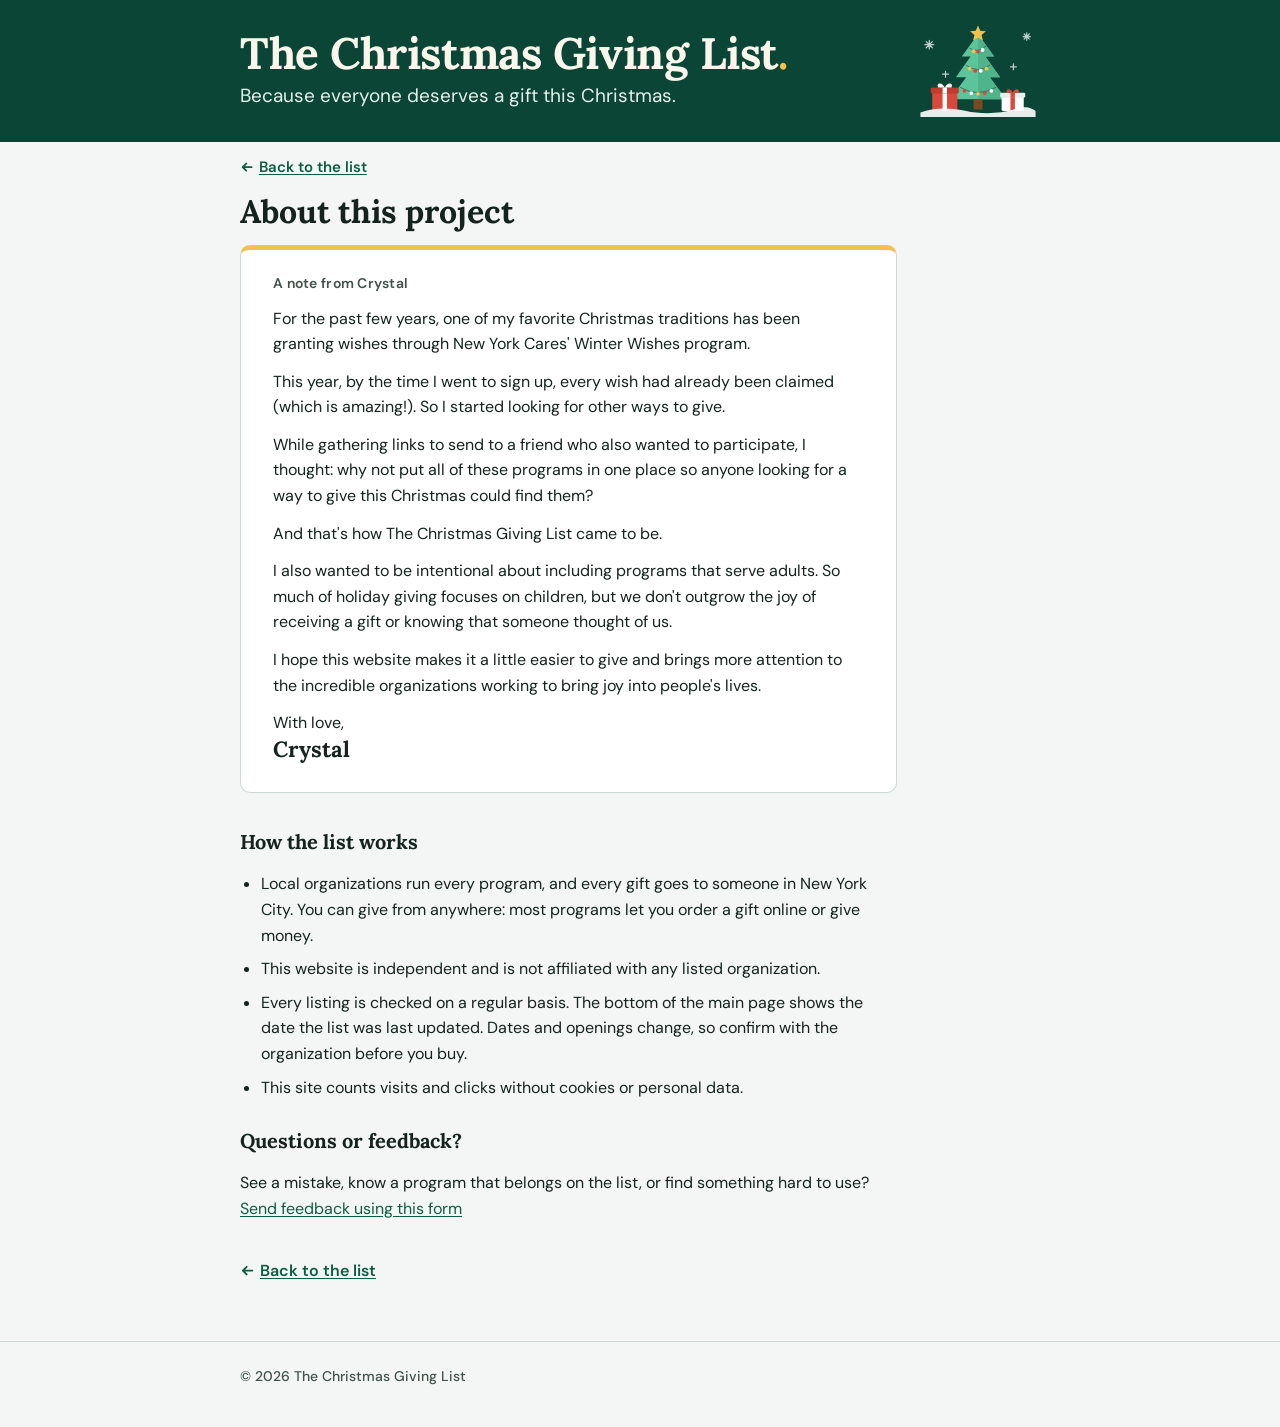
==== commit 513f2420: "Add a copyright line to the footer of both pages Co-Authored-By: Claude Opus 5.5 <noreply@anthropic." ====
--- a/about.html
+++ b/about.html
@@ -99,6 +99,12 @@
   <a class="page-link" href="index.html"><svg class="arrow arrow-before" aria-hidden="true" focusable="false" width="16" height="16" viewBox="0 0 16 16" fill="none" stroke="currentColor" stroke-width="2" stroke-linecap="round" stroke-linejoin="round"><path d="M13 8H3M7 4 3 8l4 4"/></svg>Back to the list</a>
 </main>
 
+<footer class="about">
+  <div class="wrap">
+    <p class="footnote">© 2026 The Christmas Giving List</p>
+  </div>
+</footer>
+
 <script data-goatcounter="https://thechristmasgivinglist.goatcounter.com/count"
         async src="//gc.zgo.at/count.js"></script>
 </body>
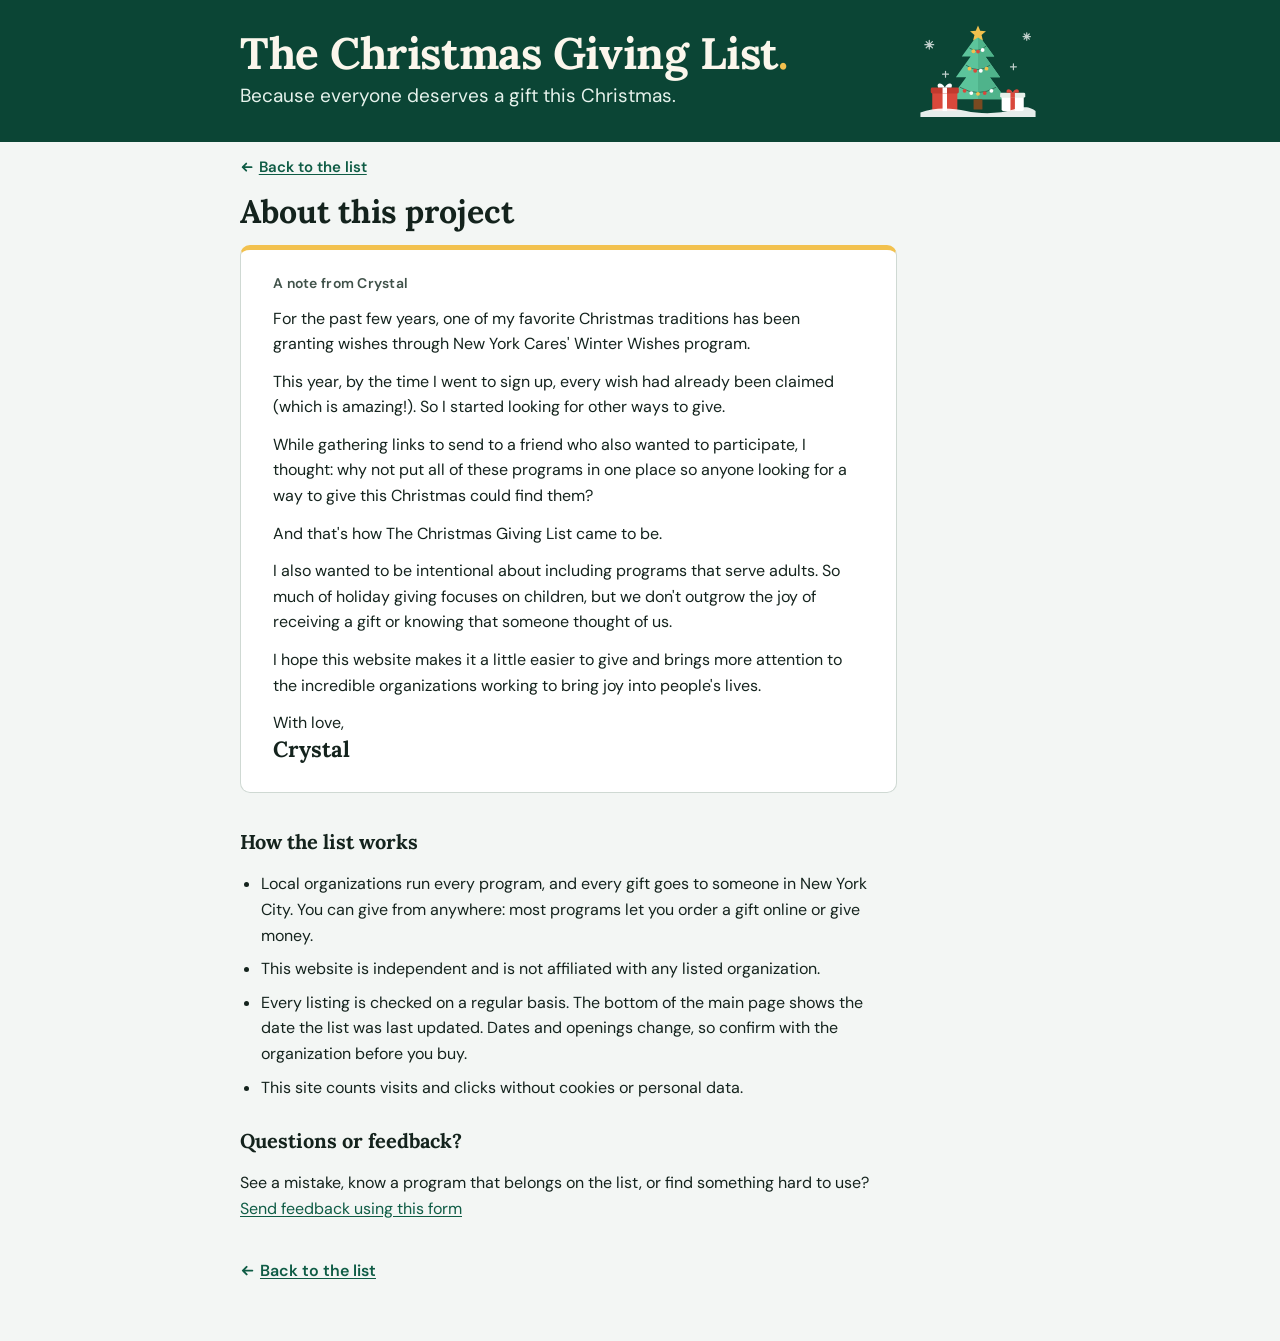
==== commit 94ff9c5a: "Sort menu as plain text, on the right on phones Co-Authored-By: Claude Opus 5.5 <noreply@anthropic.c" ====
--- a/about.html
+++ b/about.html
@@ -21,7 +21,7 @@
 <!-- The heading font and the main text font start loading right away -->
 <link rel="preload" href="fonts/lora-latin-700-normal.woff2" as="font" type="font/woff2" crossorigin>
 <link rel="preload" href="fonts/dm-sans-latin-400-normal.woff2" as="font" type="font/woff2" crossorigin>
-<link rel="stylesheet" href="styles.css?v=2026-11-27-14">
+<link rel="stylesheet" href="styles.css?v=2026-11-27-15">
 </head>
 <body>
 
@@ -99,12 +99,6 @@
   <a class="page-link" href="index.html"><svg class="arrow arrow-before" aria-hidden="true" focusable="false" width="16" height="16" viewBox="0 0 16 16" fill="none" stroke="currentColor" stroke-width="2" stroke-linecap="round" stroke-linejoin="round"><path d="M13 8H3M7 4 3 8l4 4"/></svg>Back to the list</a>
 </main>
 
-<footer class="about">
-  <div class="wrap">
-    <p class="footnote">© 2026 The Christmas Giving List</p>
-  </div>
-</footer>
-
 <script data-goatcounter="https://thechristmasgivinglist.goatcounter.com/count"
         async src="//gc.zgo.at/count.js"></script>
 </body>
--- a/styles.css
+++ b/styles.css
@@ -163,7 +163,8 @@
   grid-template-areas: "filters head sort" "filters results results";
   column-gap: 24px; row-gap: 12px; align-items: start; padding-bottom: 48px;
 }
-.results-head { grid-area: head; align-self: end; }
+/* The count line and the Sort text share a baseline, so on wide screens their words line up */
+.results-head { grid-area: head; align-self: baseline; }
 #results { grid-area: results; min-width: 0; }
 
 /* Filters */
@@ -223,24 +224,25 @@
 /* Results bar */
 #count { color: var(--ink-soft); font-variant-numeric: tabular-nums; font-size: 0.9375rem; }
 @media (max-width: 699px) { #count { font-size: 0.875rem; } }
-/* Sort control. What you see is the "face": a small pill that reads "Sort: Deadline, soonest first" with an arrow.
-   The real menu sits on top of it and is see-through, so the control looks the same in every
-   browser and still opens the phone's or computer's own menu. The pill looks 36px tall; the menu reaches
+/* Sort control. What you see is the "face": plain text that reads "Sort by Deadline, soonest first" with a down arrow.
+   "Sort by" is soft gray; the option name and the arrow are in the brand color. The real menu sits on top of it
+   and is see-through, so the control looks the same in every browser and still opens the phone's or computer's
+   own menu. The face is 36px tall, like the Filters button beside it on phones; the menu reaches
    4px above and below it, so the tap area is 44px tall. */
-.sort { grid-area: sort; align-self: end; position: relative; display: inline-flex; min-width: 0; }
+.sort { grid-area: sort; align-self: baseline; position: relative; display: inline-flex; min-width: 0; }
 .sort-face {
   display: flex; align-items: center; justify-content: space-between; gap: 8px; box-sizing: border-box;
-  width: 100%; min-width: 0; min-height: 36px; padding: 0 12px 0 14px; white-space: nowrap; font-size: 0.875rem; font-weight: 600;
-  border: 1px solid var(--line); border-radius: 18px; background: var(--surface);
+  width: 100%; min-width: 0; min-height: 36px; white-space: nowrap; font-size: 0.875rem; font-weight: 600; color: var(--brand);
 }
 .sort-face svg { flex: none; }
+.sort-by { color: var(--ink-soft); font-weight: 400; }
 /* With large text or wide letter spacing the label wraps onto a second line. It is never cut off. */
 #sortText { min-width: 0; white-space: normal; line-height: 1.25; padding: 4px 0; }
 .sort select {
   position: absolute; inset: -4px 0; width: 100%; height: calc(100% + 8px); min-height: 0; padding: 0; border: 0; opacity: 0;
   -webkit-appearance: none; appearance: none; font-size: 1rem; cursor: pointer;
 }
-.sort:hover .sort-face { border-color: var(--brand); }
+.sort:hover .sort-name { text-decoration: underline; }
 .sort:focus-within .sort-face { outline: 3px solid var(--brand); outline-offset: 3px; }
 
 /* Cards */
@@ -407,15 +409,15 @@
   /* The Filters button is as wide as its label, and a little wider when it shows how many filters are on */
   .page { grid-template-columns: 6.25rem minmax(0, 1fr); grid-template-rows: none; grid-template-areas: none; column-gap: 8px; }
   .page:has(.fs-count) { grid-template-columns: 7.75rem minmax(0, 1fr); }
-  /* The panel spans the full width. The sort menu sits over its empty top right corner. */
+  /* The panel spans the full width. The sort menu sits over its empty top right corner, at the right edge. */
   .filters { grid-area: auto; grid-column: 1 / -1; grid-row: 1; border: 0; border-radius: 0; background: transparent; }
   .filters.sticky { position: static; }
-  .sort { grid-area: auto; grid-column: 2; grid-row: 1; align-self: start; justify-self: start; position: relative; z-index: 1; }
+  .sort { grid-area: auto; grid-column: 2; grid-row: 1; align-self: start; justify-self: end; position: relative; z-index: 1; }
   #sortText { overflow-wrap: anywhere; }   /* with very large text the label breaks instead of pushing the page sideways */
   .results-head { grid-area: auto; grid-column: 1 / -1; grid-row: 2; }
   #results { grid-area: auto; grid-column: 1 / -1; grid-row: 3; }
 
-  /* The Filters button. It matches the sort pill beside it: it looks 36px tall, and its tap area is 44px tall. */
+  /* The Filters button. It looks 36px tall, like the Sort text beside it, and its tap area is 44px tall. */
   .filters > summary {
     position: relative; display: flex; align-items: center; gap: 6px; box-sizing: border-box; width: 6.25rem; min-height: 36px;
     padding: 0 12px; white-space: nowrap; font-size: 0.875rem; font-weight: 600;
@@ -461,10 +463,10 @@
   .glance { grid-template-columns: minmax(0, 1fr); }
   .action-row .btn { width: 100%; }
 }
-/* Very narrow phones: no room for two controls in a row, so "Sort by" drops below "Filters" */
+/* Very narrow phones: no room for two controls in a row, so "Sort by" drops below "Filters", on the left */
 @media (max-width: 359px), (max-width: 22.4em) {
   .page, .page:has(.fs-count) { grid-template-columns: minmax(0, 1fr); }
-  .sort { grid-column: 1; grid-row: 2; }
+  .sort { grid-column: 1; grid-row: 2; justify-self: start; }
   .results-head { grid-row: 3; }
   #results { grid-row: 4; }
 }
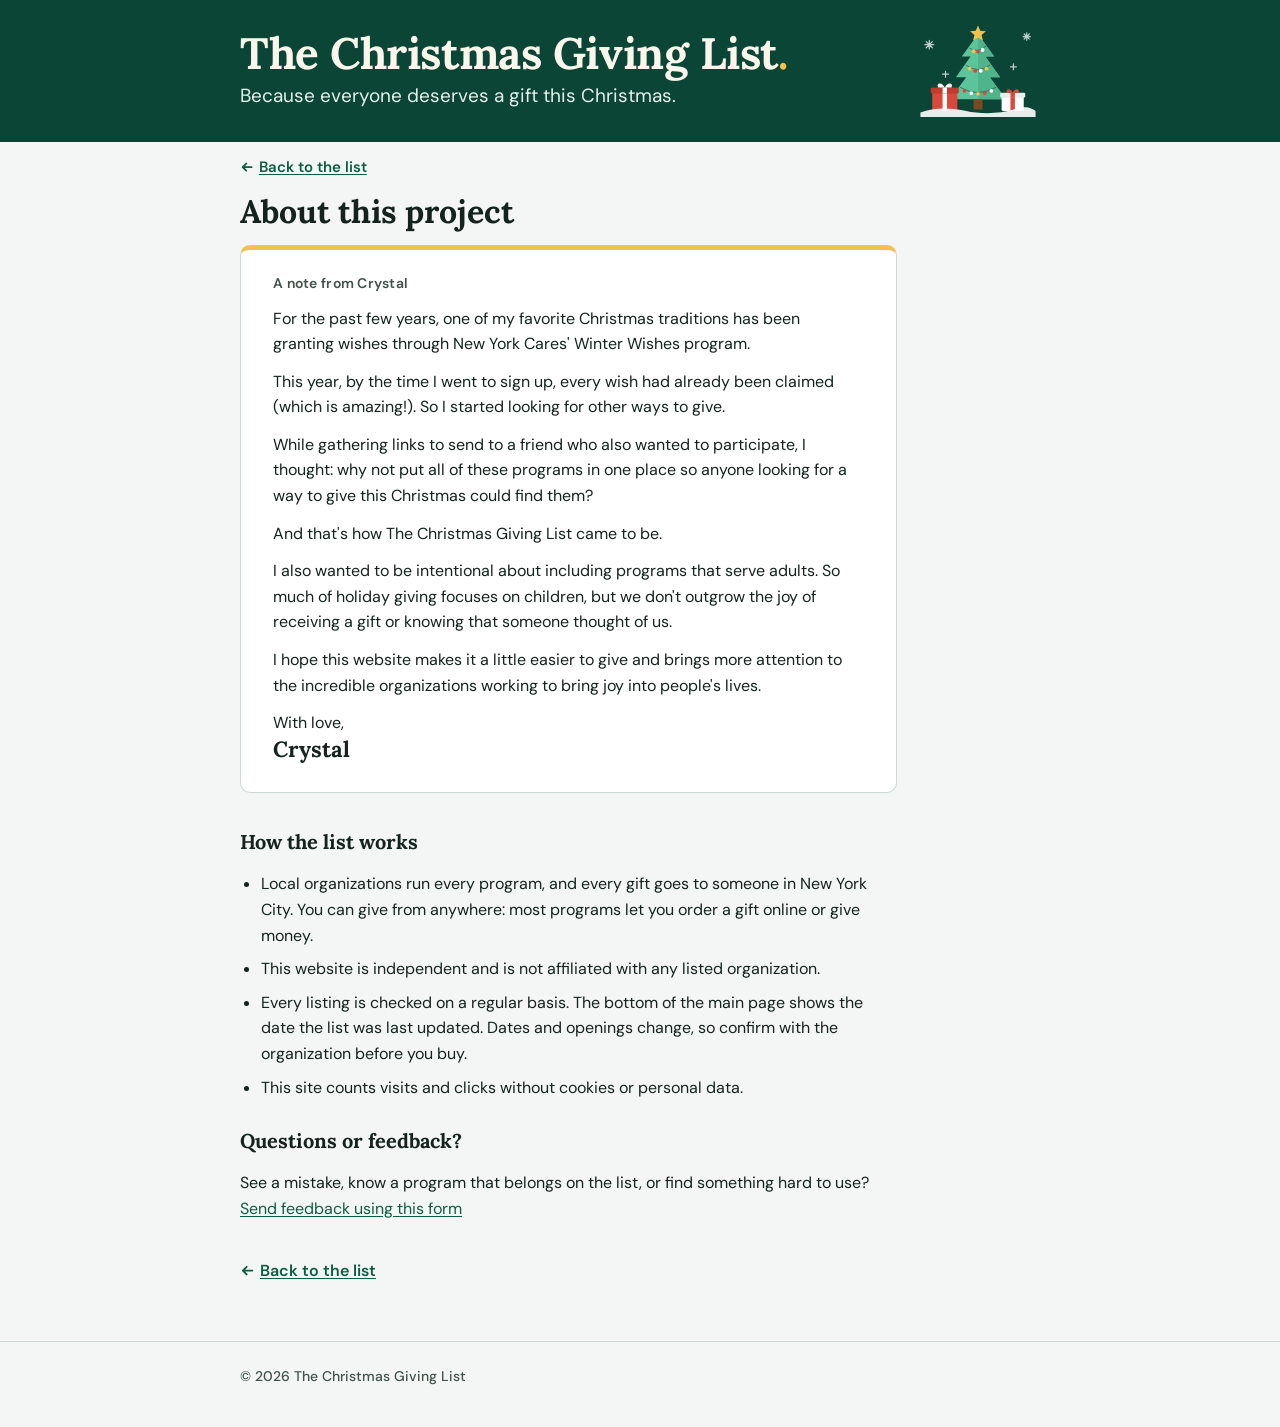
==== commit ed3ba19d: "Merge pull request #51 from crystmas/claude/gifted-euler-7cykao Add a copyright line to the footer o" ====
--- a/about.html
+++ b/about.html
@@ -21,7 +21,7 @@
 <!-- The heading font and the main text font start loading right away -->
 <link rel="preload" href="fonts/lora-latin-700-normal.woff2" as="font" type="font/woff2" crossorigin>
 <link rel="preload" href="fonts/dm-sans-latin-400-normal.woff2" as="font" type="font/woff2" crossorigin>
-<link rel="stylesheet" href="styles.css?v=2026-11-27-15">
+<link rel="stylesheet" href="styles.css?v=2026-11-27-14">
 </head>
 <body>
 
@@ -99,6 +99,12 @@
   <a class="page-link" href="index.html"><svg class="arrow arrow-before" aria-hidden="true" focusable="false" width="16" height="16" viewBox="0 0 16 16" fill="none" stroke="currentColor" stroke-width="2" stroke-linecap="round" stroke-linejoin="round"><path d="M13 8H3M7 4 3 8l4 4"/></svg>Back to the list</a>
 </main>
 
+<footer class="about">
+  <div class="wrap">
+    <p class="footnote">© 2026 The Christmas Giving List</p>
+  </div>
+</footer>
+
 <script data-goatcounter="https://thechristmasgivinglist.goatcounter.com/count"
         async src="//gc.zgo.at/count.js"></script>
 </body>
--- a/styles.css
+++ b/styles.css
@@ -453,8 +453,9 @@
   /* The usual light-green highlight would not show on the tint, so rows you tap or point at turn white */
   .filters .check:hover { background: var(--surface); }
   /* The bar with "Reset filters" and "Show programs" stays in view while you scroll the options.
-     It keeps the tint, and its bottom corners follow the box's: 12px less the 1.5px border. */
-  .sheet-foot { display: flex; align-items: center; gap: 12px; position: sticky; bottom: 0; background: var(--calm-bg); border-radius: 0 0 10.5px 10.5px; }
+     It keeps the tint, and its bottom corners follow the box's: 12px less the 1.5px border.
+     With very large text the two buttons don't fit side by side, so "Show programs" moves to its own line. */
+  .sheet-foot { display: flex; flex-wrap: wrap; align-items: center; gap: 12px; position: sticky; bottom: 0; background: var(--calm-bg); border-radius: 0 0 10.5px 10.5px; }
   #showResults { display: inline-flex; flex: 1; min-height: 44px; }
 }
 /* Phones: cards stack and buttons run the full width */
